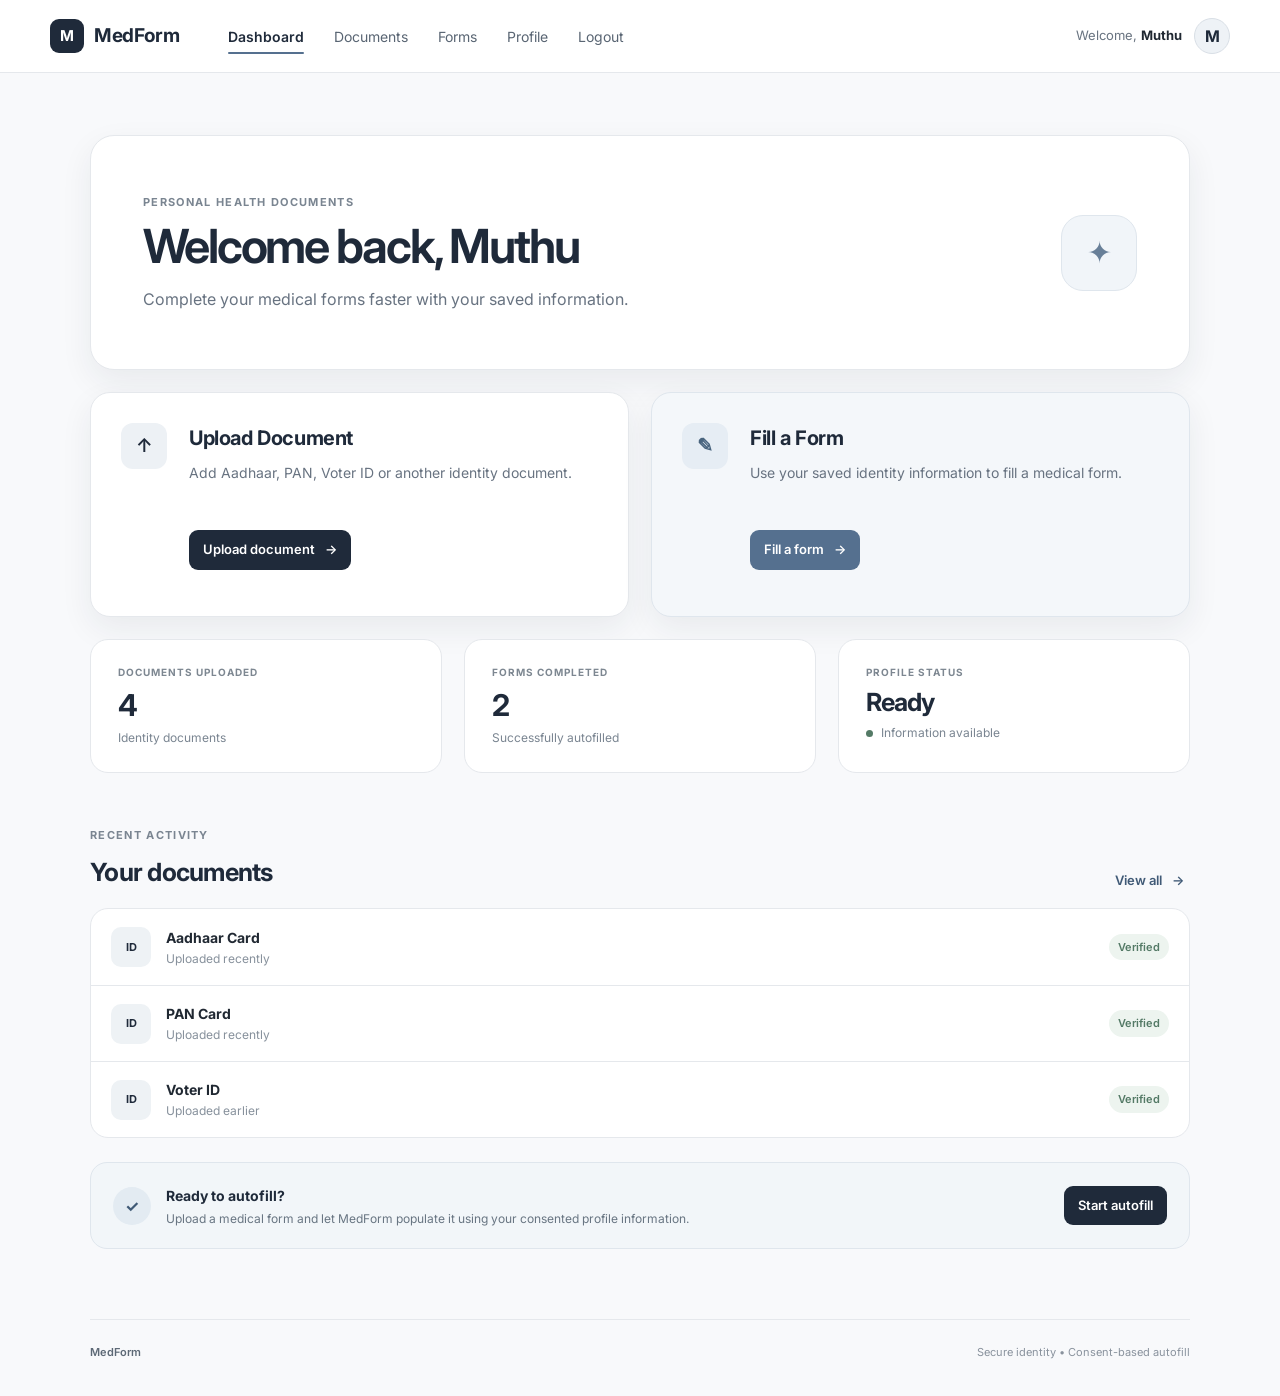
==== frontend/index.html @ 0b84f40a "Add Frontend" ====
<!DOCTYPE html>
<html lang="en">
<head>
  <meta charset="UTF-8">
  <meta name="viewport" content="width=device-width, initial-scale=1.0">
  <title>MedForm — Dashboard</title>
  <link rel="preconnect" href="https://fonts.googleapis.com">
  <link rel="preconnect" href="https://fonts.gstatic.com" crossorigin>
  <link href="https://fonts.googleapis.com/css2?family=Inter:wght@400;500;600;700&display=swap" rel="stylesheet">
  <link rel="stylesheet" href="style.css">
</head>
<body>
  <header class="topbar">
    <div class="topbar-inner">
      <a class="brand" href="#" aria-label="MedForm home">
        <span class="brand-mark">M</span>
        <span>MedForm</span>
      </a>

      <nav class="nav" aria-label="Main navigation">
        <a class="nav-link active" href="#dashboard">Dashboard</a>
        <a class="nav-link" href="#documents">Documents</a>
        <a class="nav-link" href="#forms">Forms</a>
        <a class="nav-link" href="#profile">Profile</a>
        <button class="nav-link logout" id="logoutBtn" type="button">Logout</button>
      </nav>

      <div class="user-area">
        <span class="welcome">Welcome, <strong>Muthu</strong></span>
        <button class="avatar" type="button" aria-label="Open profile">M</button>
      </div>
    </div>
  </header>

  <main id="dashboard" class="page">
    <section class="hero">
      <div>
        <p class="eyebrow">PERSONAL HEALTH DOCUMENTS</p>
        <h1>Welcome back, Muthu</h1>
        <p class="hero-text">Complete your medical forms faster with your saved information.</p>
      </div>
      <div class="hero-badge" aria-hidden="true">
        <span>✦</span>
      </div>
    </section>

    <section class="quick-actions" aria-label="Quick actions">
      <article class="action-card">
        <div class="action-icon upload-icon">↑</div>
        <div class="action-content">
          <h2>Upload Document</h2>
          <p>Add Aadhaar, PAN, Voter ID or another identity document.</p>
          <button class="action-button" type="button" data-action="upload">Upload document <span>→</span></button>
        </div>
      </article>

      <article class="action-card primary-card">
        <div class="action-icon form-icon">✎</div>
        <div class="action-content">
          <h2>Fill a Form</h2>
          <p>Use your saved identity information to fill a medical form.</p>
          <button class="action-button primary-button" type="button" data-action="fill">Fill a form <span>→</span></button>
        </div>
      </article>
    </section>

    <section class="stats" aria-label="Dashboard statistics">
      <div class="stat-card">
        <span class="stat-label">DOCUMENTS UPLOADED</span>
        <strong class="stat-value">4</strong>
        <span class="stat-note">Identity documents</span>
      </div>
      <div class="stat-card">
        <span class="stat-label">FORMS COMPLETED</span>
        <strong class="stat-value">2</strong>
        <span class="stat-note">Successfully autofilled</span>
      </div>
      <div class="stat-card">
        <span class="stat-label">PROFILE STATUS</span>
        <strong class="stat-value status">Ready</strong>
        <span class="stat-note"><span class="status-dot"></span> Information available</span>
      </div>
    </section>

    <section id="documents" class="recent-section">
      <div class="section-heading">
        <div>
          <p class="eyebrow">RECENT ACTIVITY</p>
          <h2>Your documents</h2>
        </div>
        <button class="text-button" type="button" data-action="documents">View all <span>→</span></button>
      </div>

      <div class="document-list">
        <article class="document-row">
          <div class="doc-icon">ID</div>
          <div class="doc-info">
            <strong>Aadhaar Card</strong>
            <span>Uploaded recently</span>
          </div>
          <span class="verified">Verified</span>
        </article>

        <article class="document-row">
          <div class="doc-icon">ID</div>
          <div class="doc-info">
            <strong>PAN Card</strong>
            <span>Uploaded recently</span>
          </div>
          <span class="verified">Verified</span>
        </article>

        <article class="document-row">
          <div class="doc-icon">ID</div>
          <div class="doc-info">
            <strong>Voter ID</strong>
            <span>Uploaded earlier</span>
          </div>
          <span class="verified">Verified</span>
        </article>
      </div>
    </section>

    <section id="forms" class="info-banner">
      <div class="banner-icon">✓</div>
      <div>
        <strong>Ready to autofill?</strong>
        <p>Upload a medical form and let MedForm populate it using your consented profile information.</p>
      </div>
      <button class="banner-button" type="button" data-action="fill">Start autofill</button>
    </section>
  </main>

  <footer>
    <span>MedForm</span>
    <span>Secure identity • Consent-based autofill</span>
  </footer>

  <div class="toast" id="toast" role="status" aria-live="polite"></div>

  <script src="script.js"></script>
</body>
</html>
---- frontend/style.css ----
:root {
  --navy: #1f2a3a;
  --navy-soft: #2b3748;
  --ink: #202832;
  --muted: #687381;
  --line: #e5e8ec;
  --surface: #ffffff;
  --surface-soft: #f7f8fa;
  --surface-blue: #f1f5f9;
  --accent: #55708f;
  --accent-dark: #405a76;
  --success: #547a66;
  --shadow: 0 12px 32px rgba(31, 42, 58, 0.07);
}

* {
  box-sizing: border-box;
}

html {
  scroll-behavior: smooth;
}

body {
  margin: 0;
  font-family: "Inter", Arial, sans-serif;
  color: var(--ink);
  background: #f8f9fb;
  line-height: 1.5;
}

button,
a {
  font: inherit;
}

button {
  cursor: pointer;
}

.topbar {
  position: sticky;
  top: 0;
  z-index: 10;
  background: rgba(255, 255, 255, 0.96);
  border-bottom: 1px solid var(--line);
  backdrop-filter: blur(10px);
}

.topbar-inner {
  width: min(1180px, calc(100% - 40px));
  min-height: 72px;
  margin: auto;
  display: flex;
  align-items: center;
  gap: 36px;
}

.brand {
  display: inline-flex;
  align-items: center;
  gap: 10px;
  color: var(--navy);
  text-decoration: none;
  font-size: 19px;
  font-weight: 700;
  letter-spacing: -0.02em;
  white-space: nowrap;
}

.brand-mark {
  width: 34px;
  height: 34px;
  display: grid;
  place-items: center;
  border-radius: 9px;
  background: var(--navy);
  color: #fff;
  font-size: 15px;
}

.nav {
  display: flex;
  align-items: center;
  gap: 4px;
  flex: 1;
}

.nav-link {
  position: relative;
  border: 0;
  background: transparent;
  color: #596573;
  text-decoration: none;
  padding: 10px 13px;
  border-radius: 8px;
  font-size: 14px;
  transition: 0.2s ease;
}

.nav-link:hover {
  color: var(--navy);
  background: var(--surface-soft);
}

.nav-link.active {
  color: var(--navy);
  font-weight: 600;
}

.nav-link.active::after {
  content: "";
  position: absolute;
  left: 13px;
  right: 13px;
  bottom: 3px;
  height: 2px;
  border-radius: 2px;
  background: var(--accent);
}

.user-area {
  display: flex;
  align-items: center;
  gap: 12px;
}

.welcome {
  color: #697481;
  font-size: 13px;
}

.welcome strong {
  color: var(--ink);
}

.avatar {
  width: 36px;
  height: 36px;
  border: 1px solid #d8dee5;
  border-radius: 50%;
  background: #eef2f6;
  color: var(--navy);
  font-weight: 700;
}

.page {
  width: min(1100px, calc(100% - 40px));
  margin: 0 auto;
  padding: 62px 0 70px;
}

.hero {
  min-height: 235px;
  padding: 48px 52px;
  display: flex;
  align-items: center;
  justify-content: space-between;
  border: 1px solid var(--line);
  border-radius: 24px;
  background: var(--surface);
  box-shadow: var(--shadow);
}

.eyebrow {
  margin: 0 0 10px;
  color: #7a8591;
  font-size: 11px;
  font-weight: 700;
  letter-spacing: 0.12em;
}

.hero h1 {
  margin: 0;
  font-size: clamp(32px, 5vw, 47px);
  line-height: 1.08;
  letter-spacing: -0.045em;
  font-weight: 650;
  color: var(--navy);
}

.hero-text {
  max-width: 570px;
  margin: 15px 0 0;
  color: var(--muted);
  font-size: 16px;
}

.hero-badge {
  width: 76px;
  height: 76px;
  display: grid;
  place-items: center;
  border-radius: 22px;
  background: var(--surface-blue);
  border: 1px solid #dfe6ed;
  color: #687f98;
  font-size: 30px;
}

.quick-actions {
  margin-top: 22px;
  display: grid;
  grid-template-columns: repeat(2, 1fr);
  gap: 22px;
}

.action-card {
  min-height: 225px;
  padding: 30px;
  display: flex;
  gap: 22px;
  border: 1px solid var(--line);
  border-radius: 20px;
  background: var(--surface);
  box-shadow: var(--shadow);
  transition: transform 0.2s ease, box-shadow 0.2s ease;
}

.action-card:hover {
  transform: translateY(-3px);
  box-shadow: 0 16px 36px rgba(31, 42, 58, 0.1);
}

.primary-card {
  background: #f4f7fa;
  border-color: #dfe6ed;
}

.action-icon {
  flex: 0 0 46px;
  width: 46px;
  height: 46px;
  display: grid;
  place-items: center;
  border-radius: 12px;
  font-size: 19px;
  font-weight: 600;
}

.upload-icon {
  color: var(--navy);
  background: #edf1f5;
}

.form-icon {
  color: #49647e;
  background: #e6edf4;
}

.action-content {
  min-width: 0;
}

.action-card h2 {
  margin: 0;
  color: var(--navy);
  font-size: 20px;
  letter-spacing: -0.02em;
}

.action-card p {
  min-height: 49px;
  margin: 9px 0 19px;
  color: var(--muted);
  font-size: 14px;
}

.action-button,
.banner-button {
  border: 0;
  border-radius: 9px;
  padding: 10px 14px;
  background: var(--navy);
  color: #fff;
  font-size: 13px;
  font-weight: 600;
  transition: 0.2s ease;
}

.action-button:hover,
.banner-button:hover {
  background: var(--navy-soft);
  transform: translateY(-1px);
}

.action-button span,
.text-button span {
  margin-left: 7px;
}

.primary-button {
  background: var(--accent);
}

.primary-button:hover {
  background: var(--accent-dark);
}

.stats {
  margin-top: 22px;
  display: grid;
  grid-template-columns: repeat(3, 1fr);
  gap: 22px;
}

.stat-card {
  padding: 25px 27px;
  border: 1px solid var(--line);
  border-radius: 18px;
  background: var(--surface);
}

.stat-label {
  display: block;
  color: #7d8791;
  font-size: 10px;
  font-weight: 700;
  letter-spacing: 0.1em;
}

.stat-value {
  display: block;
  margin-top: 9px;
  color: var(--navy);
  font-size: 30px;
  line-height: 1.1;
  letter-spacing: -0.04em;
}

.stat-value.status {
  font-size: 25px;
}

.stat-note {
  display: block;
  margin-top: 7px;
  color: #7a8591;
  font-size: 12px;
}

.status-dot {
  display: inline-block;
  width: 7px;
  height: 7px;
  margin-right: 5px;
  border-radius: 50%;
  background: var(--success);
}

.recent-section {
  margin-top: 54px;
}

.section-heading {
  display: flex;
  align-items: end;
  justify-content: space-between;
  margin-bottom: 17px;
}

.section-heading h2 {
  margin: 0;
  color: var(--navy);
  font-size: 25px;
  letter-spacing: -0.03em;
}

.text-button {
  border: 0;
  background: transparent;
  color: var(--accent-dark);
  font-size: 13px;
  font-weight: 600;
}

.document-list {
  overflow: hidden;
  border: 1px solid var(--line);
  border-radius: 18px;
  background: var(--surface);
}

.document-row {
  min-height: 76px;
  padding: 14px 20px;
  display: flex;
  align-items: center;
  gap: 15px;
}

.document-row + .document-row {
  border-top: 1px solid var(--line);
}

.doc-icon {
  width: 40px;
  height: 40px;
  display: grid;
  place-items: center;
  border-radius: 10px;
  background: #eef2f5;
  color: var(--navy);
  font-size: 11px;
  font-weight: 700;
}

.doc-info {
  display: flex;
  flex-direction: column;
  flex: 1;
}

.doc-info strong {
  font-size: 14px;
  color: var(--ink);
}

.doc-info span {
  margin-top: 2px;
  color: #87919c;
  font-size: 12px;
}

.verified {
  padding: 5px 9px;
  border-radius: 20px;
  background: #edf4ef;
  color: var(--success);
  font-size: 11px;
  font-weight: 600;
}

.info-banner {
  margin-top: 24px;
  padding: 20px 22px;
  display: flex;
  align-items: center;
  gap: 15px;
  border: 1px solid #dfe6ed;
  border-radius: 17px;
  background: #f2f6f9;
}

.banner-icon {
  width: 38px;
  height: 38px;
  display: grid;
  place-items: center;
  border-radius: 50%;
  background: #e3ebf2;
  color: var(--accent-dark);
  font-weight: 700;
}

.info-banner > div:nth-child(2) {
  flex: 1;
}

.info-banner strong {
  color: var(--navy);
  font-size: 14px;
}

.info-banner p {
  margin: 3px 0 0;
  color: #687582;
  font-size: 12px;
}

.banner-button {
  white-space: nowrap;
}

footer {
  width: min(1100px, calc(100% - 40px));
  margin: 0 auto;
  padding: 24px 0 35px;
  display: flex;
  justify-content: space-between;
  border-top: 1px solid var(--line);
  color: #89929d;
  font-size: 11px;
}

footer span:first-child {
  color: #5d6976;
  font-weight: 600;
}

.toast {
  position: fixed;
  left: 50%;
  bottom: 25px;
  z-index: 20;
  padding: 11px 17px;
  border: 1px solid #d9e0e7;
  border-radius: 10px;
  background: #fff;
  color: var(--navy);
  box-shadow: 0 12px 30px rgba(31, 42, 58, 0.13);
  font-size: 13px;
  transform: translate(-50%, 80px);
  opacity: 0;
  transition: 0.25s ease;
}

.toast.show {
  transform: translate(-50%, 0);
  opacity: 1;
}

@media (max-width: 850px) {
  .topbar-inner {
    flex-wrap: wrap;
    gap: 10px;
    padding: 12px 0;
  }

  .nav {
    order: 3;
    width: 100%;
    overflow-x: auto;
  }

  .user-area {
    margin-left: auto;
  }

  .welcome {
    display: none;
  }

  .hero {
    padding: 38px;
  }

  .hero-badge {
    display: none;
  }
}

@media (max-width: 680px) {
  .page {
    padding-top: 30px;
  }

  .hero {
    padding: 30px 25px;
    border-radius: 18px;
  }

  .hero h1 {
    font-size: 32px;
  }

  .quick-actions,
  .stats {
    grid-template-columns: 1fr;
  }

  .action-card {
    min-height: auto;
    padding: 24px;
  }

  .action-card p {
    min-height: 0;
  }

  .info-banner {
    align-items: flex-start;
    flex-wrap: wrap;
  }

  .banner-button {
    margin-left: 53px;
  }

  footer {
    flex-direction: column;
    gap: 7px;
  }
}
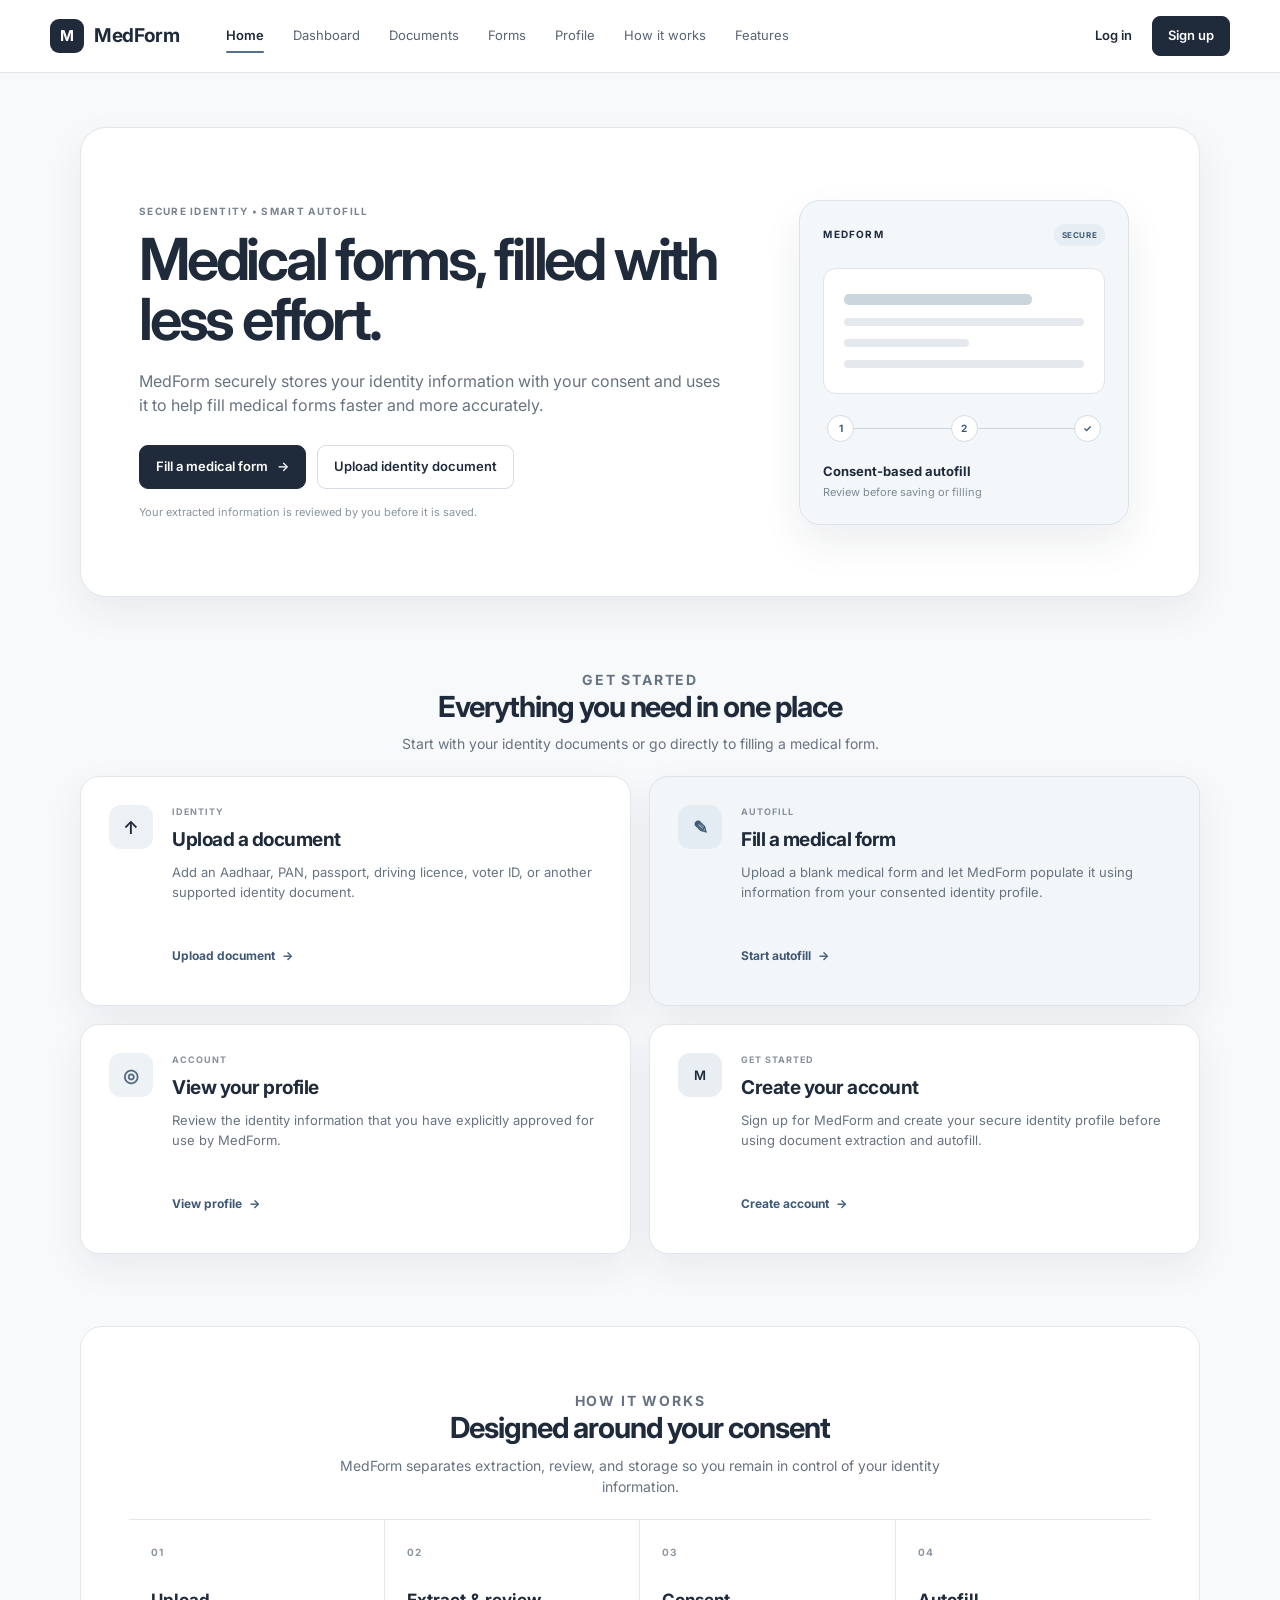
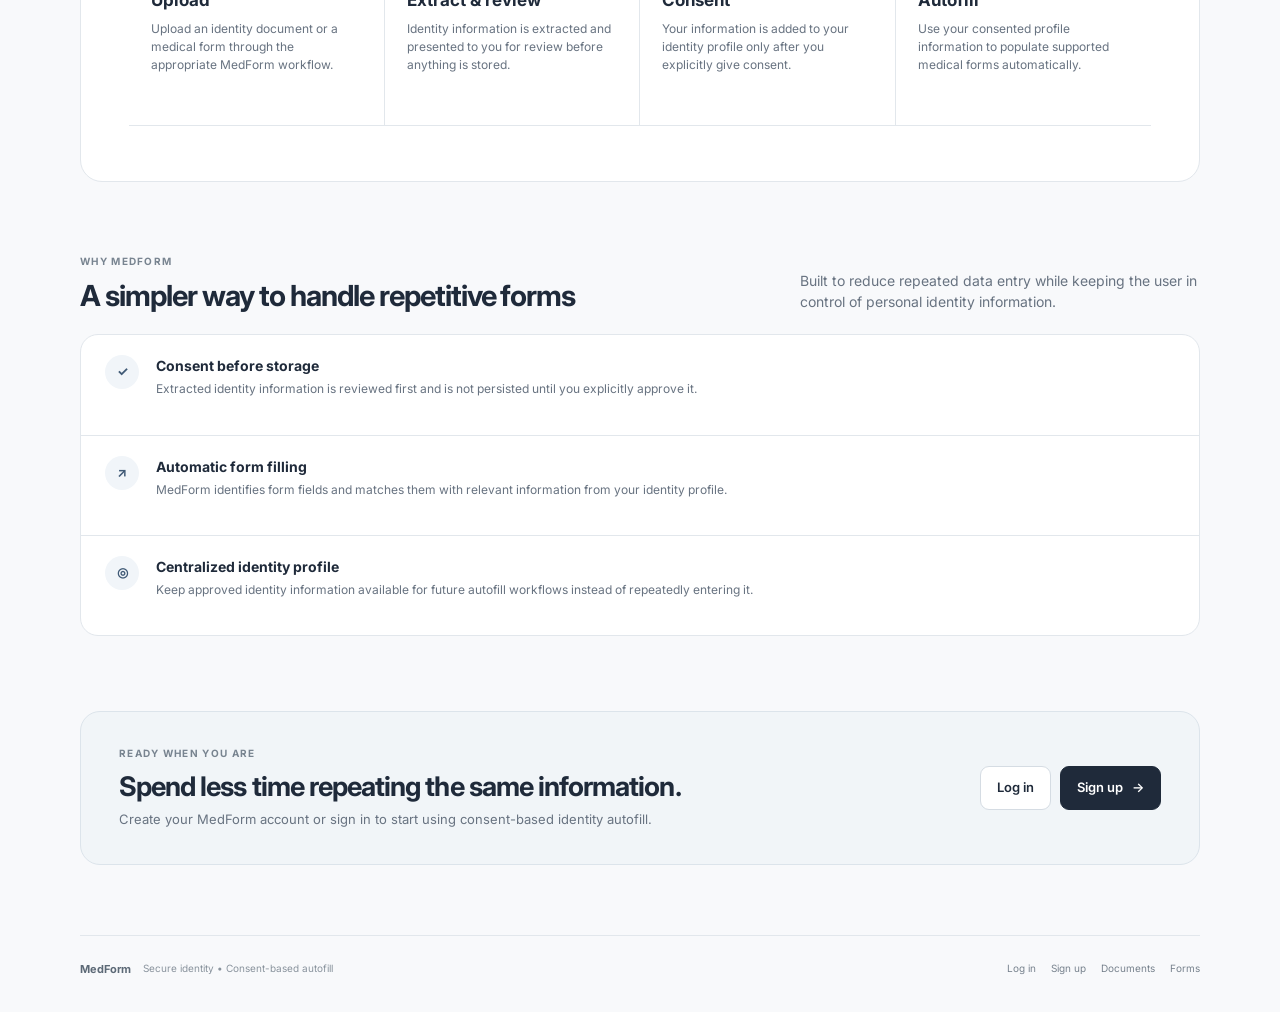
==== commit 057fab42: "Connect form filling frontend and fix profile issues" ====
--- a/frontend/index.html
+++ b/frontend/index.html
@@ -3,141 +3,346 @@
 <head>
   <meta charset="UTF-8">
   <meta name="viewport" content="width=device-width, initial-scale=1.0">
-  <title>MedForm — Dashboard</title>
+  <meta name="description" content="MedForm — secure, consent-based identity autofill for medical forms.">
+  <title>MedForm — Secure Medical Form Autofill</title>
+
   <link rel="preconnect" href="https://fonts.googleapis.com">
   <link rel="preconnect" href="https://fonts.gstatic.com" crossorigin>
   <link href="https://fonts.googleapis.com/css2?family=Inter:wght@400;500;600;700&display=swap" rel="stylesheet">
+
   <link rel="stylesheet" href="style.css">
 </head>
+
 <body>
   <header class="topbar">
     <div class="topbar-inner">
-      <a class="brand" href="#" aria-label="MedForm home">
+
+      <a class="brand" href="index.html" aria-label="MedForm home">
         <span class="brand-mark">M</span>
         <span>MedForm</span>
       </a>
 
       <nav class="nav" aria-label="Main navigation">
-        <a class="nav-link active" href="#dashboard">Dashboard</a>
-        <a class="nav-link" href="#documents">Documents</a>
-        <a class="nav-link" href="#forms">Forms</a>
-        <a class="nav-link" href="#profile">Profile</a>
-        <button class="nav-link logout" id="logoutBtn" type="button">Logout</button>
+        <a class="nav-link active" href="#home">Home</a>
+        <a class="nav-link protected-nav-link" href="#" data-action="dashboard">Dashboard</a>
+        <a class="nav-link protected-nav-link" href="#" data-action="upload">Documents</a>
+        <a class="nav-link protected-nav-link" href="#" data-action="fill">Forms</a>
+        <a class="nav-link protected-nav-link" href="#" data-action="profile">Profile</a>
+        <a class="nav-link" href="#how-it-works">How it works</a>
+        <a class="nav-link" href="#features">Features</a>
       </nav>
 
-      <div class="user-area">
-        <span class="welcome">Welcome, <strong>Muthu</strong></span>
-        <button class="avatar" type="button" aria-label="Open profile">M</button>
-      </div>
+      <div class="auth-actions">
+        <a class="login-link" href="pages/login/login.html">Log in</a>
+        <a class="signup-button" href="pages/register/register.html">Sign up</a>
+      </div>
+
     </div>
   </header>
 
-  <main id="dashboard" class="page">
+  <main id="home" class="page">
+
+    <!-- HERO -->
     <section class="hero">
-      <div>
-        <p class="eyebrow">PERSONAL HEALTH DOCUMENTS</p>
-        <h1>Welcome back, Muthu</h1>
-        <p class="hero-text">Complete your medical forms faster with your saved information.</p>
-      </div>
-      <div class="hero-badge" aria-hidden="true">
-        <span>✦</span>
-      </div>
-    </section>
-
-    <section class="quick-actions" aria-label="Quick actions">
-      <article class="action-card">
-        <div class="action-icon upload-icon">↑</div>
-        <div class="action-content">
-          <h2>Upload Document</h2>
-          <p>Add Aadhaar, PAN, Voter ID or another identity document.</p>
-          <button class="action-button" type="button" data-action="upload">Upload document <span>→</span></button>
-        </div>
-      </article>
-
-      <article class="action-card primary-card">
-        <div class="action-icon form-icon">✎</div>
-        <div class="action-content">
-          <h2>Fill a Form</h2>
-          <p>Use your saved identity information to fill a medical form.</p>
-          <button class="action-button primary-button" type="button" data-action="fill">Fill a form <span>→</span></button>
-        </div>
-      </article>
-    </section>
-
-    <section class="stats" aria-label="Dashboard statistics">
-      <div class="stat-card">
-        <span class="stat-label">DOCUMENTS UPLOADED</span>
-        <strong class="stat-value">4</strong>
-        <span class="stat-note">Identity documents</span>
-      </div>
-      <div class="stat-card">
-        <span class="stat-label">FORMS COMPLETED</span>
-        <strong class="stat-value">2</strong>
-        <span class="stat-note">Successfully autofilled</span>
-      </div>
-      <div class="stat-card">
-        <span class="stat-label">PROFILE STATUS</span>
-        <strong class="stat-value status">Ready</strong>
-        <span class="stat-note"><span class="status-dot"></span> Information available</span>
-      </div>
-    </section>
-
-    <section id="documents" class="recent-section">
+      <div class="hero-copy">
+        <p class="eyebrow">SECURE IDENTITY • SMART AUTOFILL</p>
+
+        <h1>Medical forms, filled with less effort.</h1>
+
+        <p class="hero-text">
+          MedForm securely stores your identity information with your consent
+          and uses it to help fill medical forms faster and more accurately.
+        </p>
+
+        <div class="hero-actions">
+          <button
+            class="primary-cta protected-action"
+            type="button"
+            data-action="fill"
+          >
+            Fill a medical form
+            <span>→</span>
+          </button>
+
+          <button
+            class="secondary-cta protected-action"
+            type="button"
+            data-action="upload"
+          >
+            Upload identity document
+          </button>
+        </div>
+
+        <p class="hero-note">
+          Your extracted information is reviewed by you before it is saved.
+        </p>
+      </div>
+
+      <div class="hero-visual" aria-hidden="true">
+        <div class="visual-card">
+          <div class="visual-card-top">
+            <span class="visual-label">MEDFORM</span>
+            <span class="secure-badge">SECURE</span>
+          </div>
+
+          <div class="visual-document">
+            <div class="document-line large"></div>
+            <div class="document-line"></div>
+            <div class="document-line short"></div>
+            <div class="document-line"></div>
+          </div>
+
+          <div class="visual-flow">
+            <span class="flow-dot">1</span>
+            <span class="flow-line"></span>
+            <span class="flow-dot">2</span>
+            <span class="flow-line"></span>
+            <span class="flow-dot">✓</span>
+          </div>
+
+          <div class="visual-caption">
+            <strong>Consent-based autofill</strong>
+            <span>Review before saving or filling</span>
+          </div>
+        </div>
+      </div>
+    </section>
+
+    <!-- QUICK ACTIONS -->
+    <section class="section" aria-labelledby="get-started-title">
+      <div class="section-heading centered">
+        <p class="eyebrow">GET STARTED</p>
+        <h2 id="get-started-title">Everything you need in one place</h2>
+        <p>
+          Start with your identity documents or go directly to filling a
+          medical form.
+        </p>
+      </div>
+
+      <div class="action-grid">
+
+        <article class="action-card">
+          <div class="action-icon">↑</div>
+          <div>
+            <span class="card-kicker">IDENTITY</span>
+            <h3>Upload a document</h3>
+            <p>
+              Add an Aadhaar, PAN, passport, driving licence, voter ID,
+              or another supported identity document.
+            </p>
+
+            <button
+              class="text-action protected-action"
+              type="button"
+              data-action="upload"
+            >
+              Upload document <span>→</span>
+            </button>
+          </div>
+        </article>
+
+        <article class="action-card featured-card">
+          <div class="action-icon form-icon">✎</div>
+          <div>
+            <span class="card-kicker">AUTOFILL</span>
+            <h3>Fill a medical form</h3>
+            <p>
+              Upload a blank medical form and let MedForm populate it using
+              information from your consented identity profile.
+            </p>
+
+            <button
+              class="text-action featured-action protected-action"
+              type="button"
+              data-action="fill"
+            >
+              Start autofill <span>→</span>
+            </button>
+          </div>
+        </article>
+
+        <article class="action-card">
+          <div class="action-icon profile-icon">◎</div>
+          <div>
+            <span class="card-kicker">ACCOUNT</span>
+            <h3>View your profile</h3>
+            <p>
+              Review the identity information that you have explicitly
+              approved for use by MedForm.
+            </p>
+
+            <button
+              class="text-action protected-action"
+              type="button"
+              data-action="profile"
+            >
+              View profile <span>→</span>
+            </button>
+          </div>
+        </article>
+
+        <article class="action-card">
+          <div class="action-icon account-icon">M</div>
+          <div>
+            <span class="card-kicker">GET STARTED</span>
+            <h3>Create your account</h3>
+            <p>
+              Sign up for MedForm and create your secure identity profile
+              before using document extraction and autofill.
+            </p>
+
+            <a class="text-action" href="pages/register/register.html">
+              Create account <span>→</span>
+            </a>
+          </div>
+        </article>
+
+      </div>
+    </section>
+
+    <!-- HOW IT WORKS -->
+    <section id="how-it-works" class="section process-section">
+      <div class="section-heading centered">
+        <p class="eyebrow">HOW IT WORKS</p>
+        <h2>Designed around your consent</h2>
+        <p>
+          MedForm separates extraction, review, and storage so you remain
+          in control of your identity information.
+        </p>
+      </div>
+
+      <div class="process-grid">
+        <article class="process-card">
+          <span class="process-number">01</span>
+          <h3>Upload</h3>
+          <p>
+            Upload an identity document or a medical form through the
+            appropriate MedForm workflow.
+          </p>
+        </article>
+
+        <article class="process-card">
+          <span class="process-number">02</span>
+          <h3>Extract & review</h3>
+          <p>
+            Identity information is extracted and presented to you for
+            review before anything is stored.
+          </p>
+        </article>
+
+        <article class="process-card">
+          <span class="process-number">03</span>
+          <h3>Consent</h3>
+          <p>
+            Your information is added to your identity profile only after
+            you explicitly give consent.
+          </p>
+        </article>
+
+        <article class="process-card">
+          <span class="process-number">04</span>
+          <h3>Autofill</h3>
+          <p>
+            Use your consented profile information to populate supported
+            medical forms automatically.
+          </p>
+        </article>
+      </div>
+    </section>
+
+    <!-- FEATURES -->
+    <section id="features" class="section features-section">
       <div class="section-heading">
         <div>
-          <p class="eyebrow">RECENT ACTIVITY</p>
-          <h2>Your documents</h2>
-        </div>
-        <button class="text-button" type="button" data-action="documents">View all <span>→</span></button>
-      </div>
-
-      <div class="document-list">
-        <article class="document-row">
-          <div class="doc-icon">ID</div>
-          <div class="doc-info">
-            <strong>Aadhaar Card</strong>
-            <span>Uploaded recently</span>
-          </div>
-          <span class="verified">Verified</span>
-        </article>
-
-        <article class="document-row">
-          <div class="doc-icon">ID</div>
-          <div class="doc-info">
-            <strong>PAN Card</strong>
-            <span>Uploaded recently</span>
-          </div>
-          <span class="verified">Verified</span>
-        </article>
-
-        <article class="document-row">
-          <div class="doc-icon">ID</div>
-          <div class="doc-info">
-            <strong>Voter ID</strong>
-            <span>Uploaded earlier</span>
-          </div>
-          <span class="verified">Verified</span>
-        </article>
-      </div>
-    </section>
-
-    <section id="forms" class="info-banner">
-      <div class="banner-icon">✓</div>
+          <p class="eyebrow">WHY MEDFORM</p>
+          <h2>A simpler way to handle repetitive forms</h2>
+        </div>
+
+        <p class="section-side-text">
+          Built to reduce repeated data entry while keeping the user in
+          control of personal identity information.
+        </p>
+      </div>
+
+      <div class="feature-list">
+        <div class="feature-row">
+          <span class="feature-icon">✓</span>
+          <div>
+            <strong>Consent before storage</strong>
+            <p>
+              Extracted identity information is reviewed first and is not
+              persisted until you explicitly approve it.
+            </p>
+          </div>
+        </div>
+
+        <div class="feature-row">
+          <span class="feature-icon">↗</span>
+          <div>
+            <strong>Automatic form filling</strong>
+            <p>
+              MedForm identifies form fields and matches them with relevant
+              information from your identity profile.
+            </p>
+          </div>
+        </div>
+
+        <div class="feature-row">
+          <span class="feature-icon">◎</span>
+          <div>
+            <strong>Centralized identity profile</strong>
+            <p>
+              Keep approved identity information available for future
+              autofill workflows instead of repeatedly entering it.
+            </p>
+          </div>
+        </div>
+      </div>
+    </section>
+
+    <!-- FINAL CTA -->
+    <section class="final-cta">
       <div>
-        <strong>Ready to autofill?</strong>
-        <p>Upload a medical form and let MedForm populate it using your consented profile information.</p>
-      </div>
-      <button class="banner-button" type="button" data-action="fill">Start autofill</button>
-    </section>
+        <p class="eyebrow">READY WHEN YOU ARE</p>
+        <h2>Spend less time repeating the same information.</h2>
+        <p>
+          Create your MedForm account or sign in to start using
+          consent-based identity autofill.
+        </p>
+      </div>
+
+      <div class="final-actions">
+        <a class="secondary-cta" href="pages/login/login.html">Log in</a>
+        <a class="primary-cta link-button" href="pages/register/register.html">
+          Sign up
+          <span>→</span>
+        </a>
+      </div>
+    </section>
+
   </main>
 
   <footer>
-    <span>MedForm</span>
-    <span>Secure identity • Consent-based autofill</span>
+    <div>
+      <strong>MedForm</strong>
+      <span>Secure identity • Consent-based autofill</span>
+    </div>
+
+    <div class="footer-links">
+      <a href="pages/login/login.html">Log in</a>
+      <a href="pages/register/register.html">Sign up</a>
+      <button class="footer-protected" type="button" data-action="upload">
+        Documents
+      </button>
+      <button class="footer-protected" type="button" data-action="fill">
+        Forms
+      </button>
+    </div>
   </footer>
 
   <div class="toast" id="toast" role="status" aria-live="polite"></div>
 
+  <script src="js/auth.js"></script>
   <script src="script.js"></script>
 </body>
 </html>
--- a/frontend/style.css
+++ b/frontend/style.css
@@ -1,16 +1,19 @@
+/* frontend/style.css */
+
 :root {
   --navy: #1f2a3a;
   --navy-soft: #2b3748;
   --ink: #202832;
   --muted: #687381;
-  --line: #e5e8ec;
+  --light-muted: #89929d;
+  --line: #e2e7ec;
   --surface: #ffffff;
   --surface-soft: #f7f8fa;
   --surface-blue: #f1f5f9;
   --accent: #55708f;
   --accent-dark: #405a76;
   --success: #547a66;
-  --shadow: 0 12px 32px rgba(31, 42, 58, 0.07);
+  --shadow: 0 14px 36px rgba(31, 42, 58, 0.07);
 }
 
 * {
@@ -23,9 +26,9 @@
 
 body {
   margin: 0;
-  font-family: "Inter", Arial, sans-serif;
   color: var(--ink);
   background: #f8f9fb;
+  font-family: "Inter", Arial, sans-serif;
   line-height: 1.5;
 }
 
@@ -38,10 +41,14 @@
   cursor: pointer;
 }
 
+a {
+  text-decoration: none;
+}
+
 .topbar {
   position: sticky;
   top: 0;
-  z-index: 10;
+  z-index: 20;
   background: rgba(255, 255, 255, 0.96);
   border-bottom: 1px solid var(--line);
   backdrop-filter: blur(10px);
@@ -50,10 +57,10 @@
 .topbar-inner {
   width: min(1180px, calc(100% - 40px));
   min-height: 72px;
-  margin: auto;
-  display: flex;
-  align-items: center;
-  gap: 36px;
+  margin: 0 auto;
+  display: flex;
+  align-items: center;
+  gap: 34px;
 }
 
 .brand {
@@ -61,7 +68,6 @@
   align-items: center;
   gap: 10px;
   color: var(--navy);
-  text-decoration: none;
   font-size: 19px;
   font-weight: 700;
   letter-spacing: -0.02em;
@@ -82,19 +88,16 @@
 .nav {
   display: flex;
   align-items: center;
-  gap: 4px;
+  gap: 3px;
   flex: 1;
 }
 
 .nav-link {
   position: relative;
-  border: 0;
-  background: transparent;
-  color: #596573;
-  text-decoration: none;
   padding: 10px 13px;
   border-radius: 8px;
-  font-size: 14px;
+  color: #596573;
+  font-size: 13px;
   transition: 0.2s ease;
 }
 
@@ -119,158 +122,23 @@
   background: var(--accent);
 }
 
-.user-area {
-  display: flex;
-  align-items: center;
-  gap: 12px;
-}
-
-.welcome {
-  color: #697481;
+.auth-actions {
+  display: flex;
+  align-items: center;
+  gap: 8px;
+}
+
+.login-link {
+  padding: 9px 12px;
+  color: var(--navy);
   font-size: 13px;
-}
-
-.welcome strong {
-  color: var(--ink);
-}
-
-.avatar {
-  width: 36px;
-  height: 36px;
-  border: 1px solid #d8dee5;
-  border-radius: 50%;
-  background: #eef2f6;
-  color: var(--navy);
-  font-weight: 700;
-}
-
-.page {
-  width: min(1100px, calc(100% - 40px));
-  margin: 0 auto;
-  padding: 62px 0 70px;
-}
-
-.hero {
-  min-height: 235px;
-  padding: 48px 52px;
-  display: flex;
-  align-items: center;
-  justify-content: space-between;
-  border: 1px solid var(--line);
-  border-radius: 24px;
-  background: var(--surface);
-  box-shadow: var(--shadow);
-}
-
-.eyebrow {
-  margin: 0 0 10px;
-  color: #7a8591;
-  font-size: 11px;
-  font-weight: 700;
-  letter-spacing: 0.12em;
-}
-
-.hero h1 {
-  margin: 0;
-  font-size: clamp(32px, 5vw, 47px);
-  line-height: 1.08;
-  letter-spacing: -0.045em;
-  font-weight: 650;
-  color: var(--navy);
-}
-
-.hero-text {
-  max-width: 570px;
-  margin: 15px 0 0;
-  color: var(--muted);
-  font-size: 16px;
-}
-
-.hero-badge {
-  width: 76px;
-  height: 76px;
-  display: grid;
-  place-items: center;
-  border-radius: 22px;
-  background: var(--surface-blue);
-  border: 1px solid #dfe6ed;
-  color: #687f98;
-  font-size: 30px;
-}
-
-.quick-actions {
-  margin-top: 22px;
-  display: grid;
-  grid-template-columns: repeat(2, 1fr);
-  gap: 22px;
-}
-
-.action-card {
-  min-height: 225px;
-  padding: 30px;
-  display: flex;
-  gap: 22px;
-  border: 1px solid var(--line);
-  border-radius: 20px;
-  background: var(--surface);
-  box-shadow: var(--shadow);
-  transition: transform 0.2s ease, box-shadow 0.2s ease;
-}
-
-.action-card:hover {
-  transform: translateY(-3px);
-  box-shadow: 0 16px 36px rgba(31, 42, 58, 0.1);
-}
-
-.primary-card {
-  background: #f4f7fa;
-  border-color: #dfe6ed;
-}
-
-.action-icon {
-  flex: 0 0 46px;
-  width: 46px;
-  height: 46px;
-  display: grid;
-  place-items: center;
-  border-radius: 12px;
-  font-size: 19px;
   font-weight: 600;
 }
 
-.upload-icon {
-  color: var(--navy);
-  background: #edf1f5;
-}
-
-.form-icon {
-  color: #49647e;
-  background: #e6edf4;
-}
-
-.action-content {
-  min-width: 0;
-}
-
-.action-card h2 {
-  margin: 0;
-  color: var(--navy);
-  font-size: 20px;
-  letter-spacing: -0.02em;
-}
-
-.action-card p {
-  min-height: 49px;
-  margin: 9px 0 19px;
-  color: var(--muted);
-  font-size: 14px;
-}
-
-.action-button,
-.banner-button {
-  border: 0;
-  border-radius: 9px;
-  padding: 10px 14px;
+.signup-button {
+  padding: 9px 15px;
+  border: 1px solid var(--navy);
+  border-radius: 8px;
   background: var(--navy);
   color: #fff;
   font-size: 13px;
@@ -278,230 +146,553 @@
   transition: 0.2s ease;
 }
 
-.action-button:hover,
-.banner-button:hover {
+.signup-button:hover {
   background: var(--navy-soft);
   transform: translateY(-1px);
 }
 
-.action-button span,
-.text-button span {
-  margin-left: 7px;
-}
-
-.primary-button {
-  background: var(--accent);
-}
-
-.primary-button:hover {
-  background: var(--accent-dark);
-}
-
-.stats {
+.page {
+  width: min(1120px, calc(100% - 40px));
+  margin: 0 auto;
+  padding: 54px 0 70px;
+}
+
+.hero {
+  min-height: 470px;
+  padding: 58px;
+  display: grid;
+  grid-template-columns: minmax(0, 1.25fr) minmax(320px, 0.75fr);
+  align-items: center;
+  gap: 60px;
+  border: 1px solid var(--line);
+  border-radius: 26px;
+  background: var(--surface);
+  box-shadow: var(--shadow);
+}
+
+.eyebrow {
+  margin: 0 0 10px;
+  color: #788490;
+  font-size: 10px;
+  font-weight: 700;
+  letter-spacing: 0.13em;
+}
+
+.hero h1 {
+  max-width: 700px;
+  margin: 0;
+  color: var(--navy);
+  font-size: clamp(38px, 5vw, 58px);
+  line-height: 1.04;
+  letter-spacing: -0.055em;
+  font-weight: 650;
+}
+
+.hero-text {
+  max-width: 650px;
+  margin: 20px 0 0;
+  color: var(--muted);
+  font-size: 16px;
+}
+
+.hero-actions {
+  margin-top: 28px;
+  display: flex;
+  align-items: center;
+  gap: 11px;
+  flex-wrap: wrap;
+}
+
+.primary-cta,
+.secondary-cta {
+  display: inline-flex;
+  align-items: center;
+  justify-content: center;
+  gap: 9px;
+  min-height: 43px;
+  padding: 11px 16px;
+  border-radius: 9px;
+  font-size: 13px;
+  font-weight: 600;
+  transition: 0.2s ease;
+}
+
+.primary-cta {
+  border: 1px solid var(--navy);
+  background: var(--navy);
+  color: #fff;
+}
+
+.primary-cta:hover {
+  background: var(--navy-soft);
+  transform: translateY(-1px);
+}
+
+.secondary-cta {
+  border: 1px solid #d5dce3;
+  background: #fff;
+  color: var(--navy);
+}
+
+.secondary-cta:hover {
+  border-color: #bfc9d3;
+  background: var(--surface-soft);
+}
+
+.hero-note {
+  margin: 15px 0 0;
+  color: #8a949e;
+  font-size: 11px;
+}
+
+.hero-visual {
+  display: flex;
+  justify-content: center;
+}
+
+.visual-card {
+  width: min(100%, 330px);
+  padding: 23px;
+  border: 1px solid #dce3e9;
+  border-radius: 21px;
+  background: #f4f7fa;
+  box-shadow: 0 18px 42px rgba(31, 42, 58, 0.08);
+}
+
+.visual-card-top {
+  display: flex;
+  align-items: center;
+  justify-content: space-between;
+}
+
+.visual-label {
+  color: var(--navy);
+  font-size: 10px;
+  font-weight: 700;
+  letter-spacing: 0.12em;
+}
+
+.secure-badge {
+  padding: 5px 8px;
+  border-radius: 20px;
+  background: #e6edf3;
+  color: var(--accent-dark);
+  font-size: 8px;
+  font-weight: 700;
+  letter-spacing: 0.08em;
+}
+
+.visual-document {
   margin-top: 22px;
+  padding: 25px 20px;
+  border: 1px solid #dfe5ea;
+  border-radius: 13px;
+  background: #fff;
+}
+
+.document-line {
+  height: 8px;
+  margin-top: 13px;
+  border-radius: 5px;
+  background: #e5e9ed;
+}
+
+.document-line:first-child {
+  margin-top: 0;
+}
+
+.document-line.large {
+  width: 78%;
+  height: 11px;
+  background: #cbd5de;
+}
+
+.document-line.short {
+  width: 52%;
+}
+
+.visual-flow {
+  margin: 21px 4px 0;
+  display: flex;
+  align-items: center;
+}
+
+.flow-dot {
+  width: 27px;
+  height: 27px;
   display: grid;
-  grid-template-columns: repeat(3, 1fr);
-  gap: 22px;
-}
-
-.stat-card {
-  padding: 25px 27px;
+  place-items: center;
+  border: 1px solid #d2dbe3;
+  border-radius: 50%;
+  background: #fff;
+  color: var(--accent-dark);
+  font-size: 10px;
+  font-weight: 700;
+}
+
+.flow-line {
+  height: 1px;
+  flex: 1;
+  background: #ccd5dd;
+}
+
+.visual-caption {
+  margin-top: 20px;
+  display: flex;
+  flex-direction: column;
+  gap: 3px;
+}
+
+.visual-caption strong {
+  color: var(--navy);
+  font-size: 13px;
+}
+
+.visual-caption span {
+  color: #7d8994;
+  font-size: 11px;
+}
+
+.section {
+  margin-top: 72px;
+}
+
+.section-heading {
+  display: flex;
+  align-items: end;
+  justify-content: space-between;
+  gap: 30px;
+  margin-bottom: 22px;
+}
+
+.section-heading.centered {
+  display: block;
+  max-width: 680px;
+  margin-right: auto;
+  margin-left: auto;
+  text-align: center;
+}
+
+.section-heading h2 {
+  margin: 0;
+  color: var(--navy);
+  font-size: 29px;
+  line-height: 1.15;
+  letter-spacing: -0.035em;
+}
+
+.section-heading.centered h2 {
+  margin-bottom: 10px;
+}
+
+.section-heading > p,
+.section-heading.centered > p:last-child {
+  margin: 8px 0 0;
+  color: var(--muted);
+  font-size: 14px;
+}
+
+.section-side-text {
+  max-width: 400px;
+}
+
+.action-grid {
+  display: grid;
+  grid-template-columns: repeat(2, 1fr);
+  gap: 18px;
+}
+
+.action-card {
+  min-height: 230px;
+  padding: 28px;
+  display: flex;
+  gap: 19px;
   border: 1px solid var(--line);
-  border-radius: 18px;
+  border-radius: 19px;
   background: var(--surface);
-}
-
-.stat-label {
+  box-shadow: var(--shadow);
+  transition: 0.2s ease;
+}
+
+.action-card:hover {
+  transform: translateY(-2px);
+  box-shadow: 0 18px 38px rgba(31, 42, 58, 0.09);
+}
+
+.featured-card {
+  background: #f2f6f9;
+  border-color: #dce5ec;
+}
+
+.action-icon {
+  width: 44px;
+  height: 44px;
+  flex: 0 0 44px;
+  display: grid;
+  place-items: center;
+  border-radius: 12px;
+  background: #edf1f5;
+  color: var(--navy);
+  font-size: 18px;
+  font-weight: 600;
+}
+
+.form-icon {
+  background: #e4ecf3;
+  color: var(--accent-dark);
+}
+
+.profile-icon {
+  background: #edf2f5;
+  color: #526b82;
+}
+
+.account-icon {
+  background: #e9eef2;
+  color: var(--navy);
+  font-size: 13px;
+}
+
+.card-kicker {
   display: block;
-  color: #7d8791;
+  margin-bottom: 7px;
+  color: #87919c;
+  font-size: 9px;
+  font-weight: 700;
+  letter-spacing: 0.11em;
+}
+
+.action-card h3 {
+  margin: 0;
+  color: var(--navy);
+  font-size: 19px;
+  letter-spacing: -0.025em;
+}
+
+.action-card p {
+  min-height: 61px;
+  margin: 9px 0 18px;
+  color: var(--muted);
+  font-size: 13px;
+}
+
+.text-action {
+  display: inline-flex;
+  align-items: center;
+  gap: 7px;
+  padding: 0;
+  border: 0;
+  background: transparent;
+  color: var(--accent-dark);
+  font-size: 12px;
+  font-weight: 700;
+}
+
+.text-action:hover {
+  color: var(--navy);
+}
+
+.text-action span {
+  transition: transform 0.2s ease;
+}
+
+.text-action:hover span {
+  transform: translateX(2px);
+}
+
+.process-section {
+  padding: 55px 48px;
+  border: 1px solid var(--line);
+  border-radius: 22px;
+  background: #fff;
+}
+
+.process-grid {
+  display: grid;
+  grid-template-columns: repeat(4, 1fr);
+  gap: 0;
+  border-top: 1px solid var(--line);
+  border-bottom: 1px solid var(--line);
+}
+
+.process-card {
+  min-height: 205px;
+  padding: 25px 22px;
+  border-right: 1px solid var(--line);
+}
+
+.process-card:last-child {
+  border-right: 0;
+}
+
+.process-number {
+  display: block;
+  color: #8b96a0;
   font-size: 10px;
   font-weight: 700;
   letter-spacing: 0.1em;
 }
 
-.stat-value {
-  display: block;
-  margin-top: 9px;
-  color: var(--navy);
-  font-size: 30px;
-  line-height: 1.1;
-  letter-spacing: -0.04em;
-}
-
-.stat-value.status {
-  font-size: 25px;
-}
-
-.stat-note {
-  display: block;
-  margin-top: 7px;
-  color: #7a8591;
+.process-card h3 {
+  margin: 28px 0 7px;
+  color: var(--navy);
+  font-size: 17px;
+}
+
+.process-card p {
+  margin: 0;
+  color: var(--muted);
   font-size: 12px;
 }
 
-.status-dot {
-  display: inline-block;
-  width: 7px;
-  height: 7px;
-  margin-right: 5px;
-  border-radius: 50%;
-  background: var(--success);
-}
-
-.recent-section {
-  margin-top: 54px;
-}
-
-.section-heading {
-  display: flex;
-  align-items: end;
-  justify-content: space-between;
-  margin-bottom: 17px;
-}
-
-.section-heading h2 {
-  margin: 0;
-  color: var(--navy);
-  font-size: 25px;
-  letter-spacing: -0.03em;
-}
-
-.text-button {
-  border: 0;
-  background: transparent;
-  color: var(--accent-dark);
-  font-size: 13px;
-  font-weight: 600;
-}
-
-.document-list {
+.features-section {
+  padding-bottom: 5px;
+}
+
+.feature-list {
   overflow: hidden;
   border: 1px solid var(--line);
   border-radius: 18px;
-  background: var(--surface);
-}
-
-.document-row {
-  min-height: 76px;
-  padding: 14px 20px;
-  display: flex;
-  align-items: center;
-  gap: 15px;
-}
-
-.document-row + .document-row {
+  background: #fff;
+}
+
+.feature-row {
+  min-height: 100px;
+  padding: 20px 24px;
+  display: flex;
+  align-items: flex-start;
+  gap: 17px;
+}
+
+.feature-row + .feature-row {
   border-top: 1px solid var(--line);
 }
 
-.doc-icon {
-  width: 40px;
-  height: 40px;
-  display: grid;
-  place-items: center;
-  border-radius: 10px;
-  background: #eef2f5;
-  color: var(--navy);
-  font-size: 11px;
-  font-weight: 700;
-}
-
-.doc-info {
-  display: flex;
-  flex-direction: column;
-  flex: 1;
-}
-
-.doc-info strong {
-  font-size: 14px;
-  color: var(--ink);
-}
-
-.doc-info span {
-  margin-top: 2px;
-  color: #87919c;
-  font-size: 12px;
-}
-
-.verified {
-  padding: 5px 9px;
-  border-radius: 20px;
-  background: #edf4ef;
-  color: var(--success);
-  font-size: 11px;
-  font-weight: 600;
-}
-
-.info-banner {
-  margin-top: 24px;
-  padding: 20px 22px;
-  display: flex;
-  align-items: center;
-  gap: 15px;
-  border: 1px solid #dfe6ed;
-  border-radius: 17px;
-  background: #f2f6f9;
-}
-
-.banner-icon {
-  width: 38px;
-  height: 38px;
+.feature-icon {
+  width: 34px;
+  height: 34px;
+  flex: 0 0 34px;
   display: grid;
   place-items: center;
   border-radius: 50%;
-  background: #e3ebf2;
+  background: var(--surface-blue);
   color: var(--accent-dark);
+  font-size: 13px;
   font-weight: 700;
 }
 
-.info-banner > div:nth-child(2) {
-  flex: 1;
-}
-
-.info-banner strong {
+.feature-row strong {
+  display: block;
   color: var(--navy);
   font-size: 14px;
 }
 
-.info-banner p {
-  margin: 3px 0 0;
-  color: #687582;
+.feature-row p {
+  max-width: 760px;
+  margin: 4px 0 0;
+  color: var(--muted);
   font-size: 12px;
 }
 
-.banner-button {
-  white-space: nowrap;
+.final-cta {
+  margin-top: 70px;
+  padding: 34px 38px;
+  display: flex;
+  align-items: center;
+  justify-content: space-between;
+  gap: 30px;
+  border: 1px solid #dce4eb;
+  border-radius: 20px;
+  background: #f1f5f8;
+}
+
+.final-cta h2 {
+  max-width: 650px;
+  margin: 0;
+  color: var(--navy);
+  font-size: 27px;
+  line-height: 1.15;
+  letter-spacing: -0.035em;
+}
+
+.final-cta p:last-child {
+  max-width: 620px;
+  margin: 8px 0 0;
+  color: var(--muted);
+  font-size: 13px;
+}
+
+.final-actions {
+  display: flex;
+  align-items: center;
+  gap: 9px;
+  flex-shrink: 0;
+}
+
+.link-button {
+  min-width: 100px;
 }
 
 footer {
-  width: min(1100px, calc(100% - 40px));
+  width: min(1120px, calc(100% - 40px));
   margin: 0 auto;
-  padding: 24px 0 35px;
-  display: flex;
+  padding: 25px 0 35px;
+  display: flex;
+  align-items: center;
   justify-content: space-between;
+  gap: 25px;
   border-top: 1px solid var(--line);
-  color: #89929d;
+  color: #89939d;
+  font-size: 10px;
+}
+
+footer div:first-child {
+  display: flex;
+  align-items: center;
+  gap: 12px;
+}
+
+footer strong {
+  color: #5c6976;
   font-size: 11px;
 }
 
-footer span:first-child {
-  color: #5d6976;
-  font-weight: 600;
+.footer-links {
+  display: flex;
+  align-items: center;
+  gap: 15px;
+}
+
+.footer-links a,
+.footer-protected {
+  border: 0;
+  padding: 0;
+  background: transparent;
+  color: #77828d;
+  font-size: 10px;
+}
+
+.footer-links a:hover,
+.footer-protected:hover {
+  color: var(--navy);
 }
 
 .toast {
   position: fixed;
   left: 50%;
-  bottom: 25px;
-  z-index: 20;
-  padding: 11px 17px;
-  border: 1px solid #d9e0e7;
+  bottom: 24px;
+  z-index: 50;
+  max-width: min(420px, calc(100% - 32px));
+  padding: 11px 16px;
+  border: 1px solid #d7dee5;
   border-radius: 10px;
   background: #fff;
   color: var(--navy);
-  box-shadow: 0 12px 30px rgba(31, 42, 58, 0.13);
-  font-size: 13px;
+  box-shadow: 0 14px 32px rgba(31, 42, 58, 0.14);
+  font-size: 12px;
   transform: translate(-50%, 80px);
   opacity: 0;
+  pointer-events: none;
   transition: 0.25s ease;
 }
 
@@ -510,10 +701,45 @@
   opacity: 1;
 }
 
-@media (max-width: 850px) {
+@media (max-width: 900px) {
+  .topbar-inner {
+    gap: 18px;
+  }
+
+  .nav-link {
+    padding: 10px 8px;
+  }
+
+  .hero {
+    grid-template-columns: 1fr;
+    padding: 46px;
+  }
+
+  .hero-visual {
+    justify-content: flex-start;
+  }
+
+  .process-grid {
+    grid-template-columns: repeat(2, 1fr);
+  }
+
+  .process-card:nth-child(2) {
+    border-right: 0;
+  }
+
+  .process-card:nth-child(3),
+  .process-card:nth-child(4) {
+    border-top: 1px solid var(--line);
+  }
+
+  .process-card:nth-child(4) {
+    border-right: 0;
+  }
+}
+
+@media (max-width: 720px) {
   .topbar-inner {
     flex-wrap: wrap;
-    gap: 10px;
     padding: 12px 0;
   }
 
@@ -523,62 +749,87 @@
     overflow-x: auto;
   }
 
-  .user-area {
+  .auth-actions {
     margin-left: auto;
   }
 
-  .welcome {
-    display: none;
-  }
-
-  .hero {
-    padding: 38px;
-  }
-
-  .hero-badge {
-    display: none;
-  }
-}
-
-@media (max-width: 680px) {
   .page {
     padding-top: 30px;
   }
 
   .hero {
-    padding: 30px 25px;
-    border-radius: 18px;
+    padding: 32px 25px;
+    border-radius: 20px;
   }
 
   .hero h1 {
-    font-size: 32px;
-  }
-
-  .quick-actions,
-  .stats {
+    font-size: 39px;
+  }
+
+  .hero-actions {
+    align-items: stretch;
+    flex-direction: column;
+  }
+
+  .hero-actions > * {
+    width: 100%;
+  }
+
+  .action-grid {
     grid-template-columns: 1fr;
   }
 
-  .action-card {
-    min-height: auto;
-    padding: 24px;
-  }
-
-  .action-card p {
-    min-height: 0;
-  }
-
-  .info-banner {
+  .process-section {
+    padding: 35px 25px;
+  }
+
+  .process-grid {
+    grid-template-columns: 1fr;
+  }
+
+  .process-card,
+  .process-card:nth-child(2),
+  .process-card:nth-child(4) {
+    border-right: 0;
+    border-top: 1px solid var(--line);
+  }
+
+  .process-card:first-child {
+    border-top: 0;
+  }
+
+  .final-cta {
     align-items: flex-start;
+    flex-direction: column;
+    padding: 28px 25px;
+  }
+
+  .final-actions {
+    width: 100%;
+  }
+
+  .final-actions > * {
+    flex: 1;
+  }
+
+  footer {
+    align-items: flex-start;
+    flex-direction: column;
+  }
+
+  footer div:first-child {
+    align-items: flex-start;
+    flex-direction: column;
+    gap: 3px;
+  }
+
+  .footer-links {
     flex-wrap: wrap;
   }
-
-  .banner-button {
-    margin-left: 53px;
-  }
-
-  footer {
-    flex-direction: column;
-    gap: 7px;
-  }
-}
+}
+
+/* Protected navigation links use the same visual treatment as the
+   existing navigation; routing is handled by script.js. */
+.protected-nav-link {
+  cursor: pointer;
+}
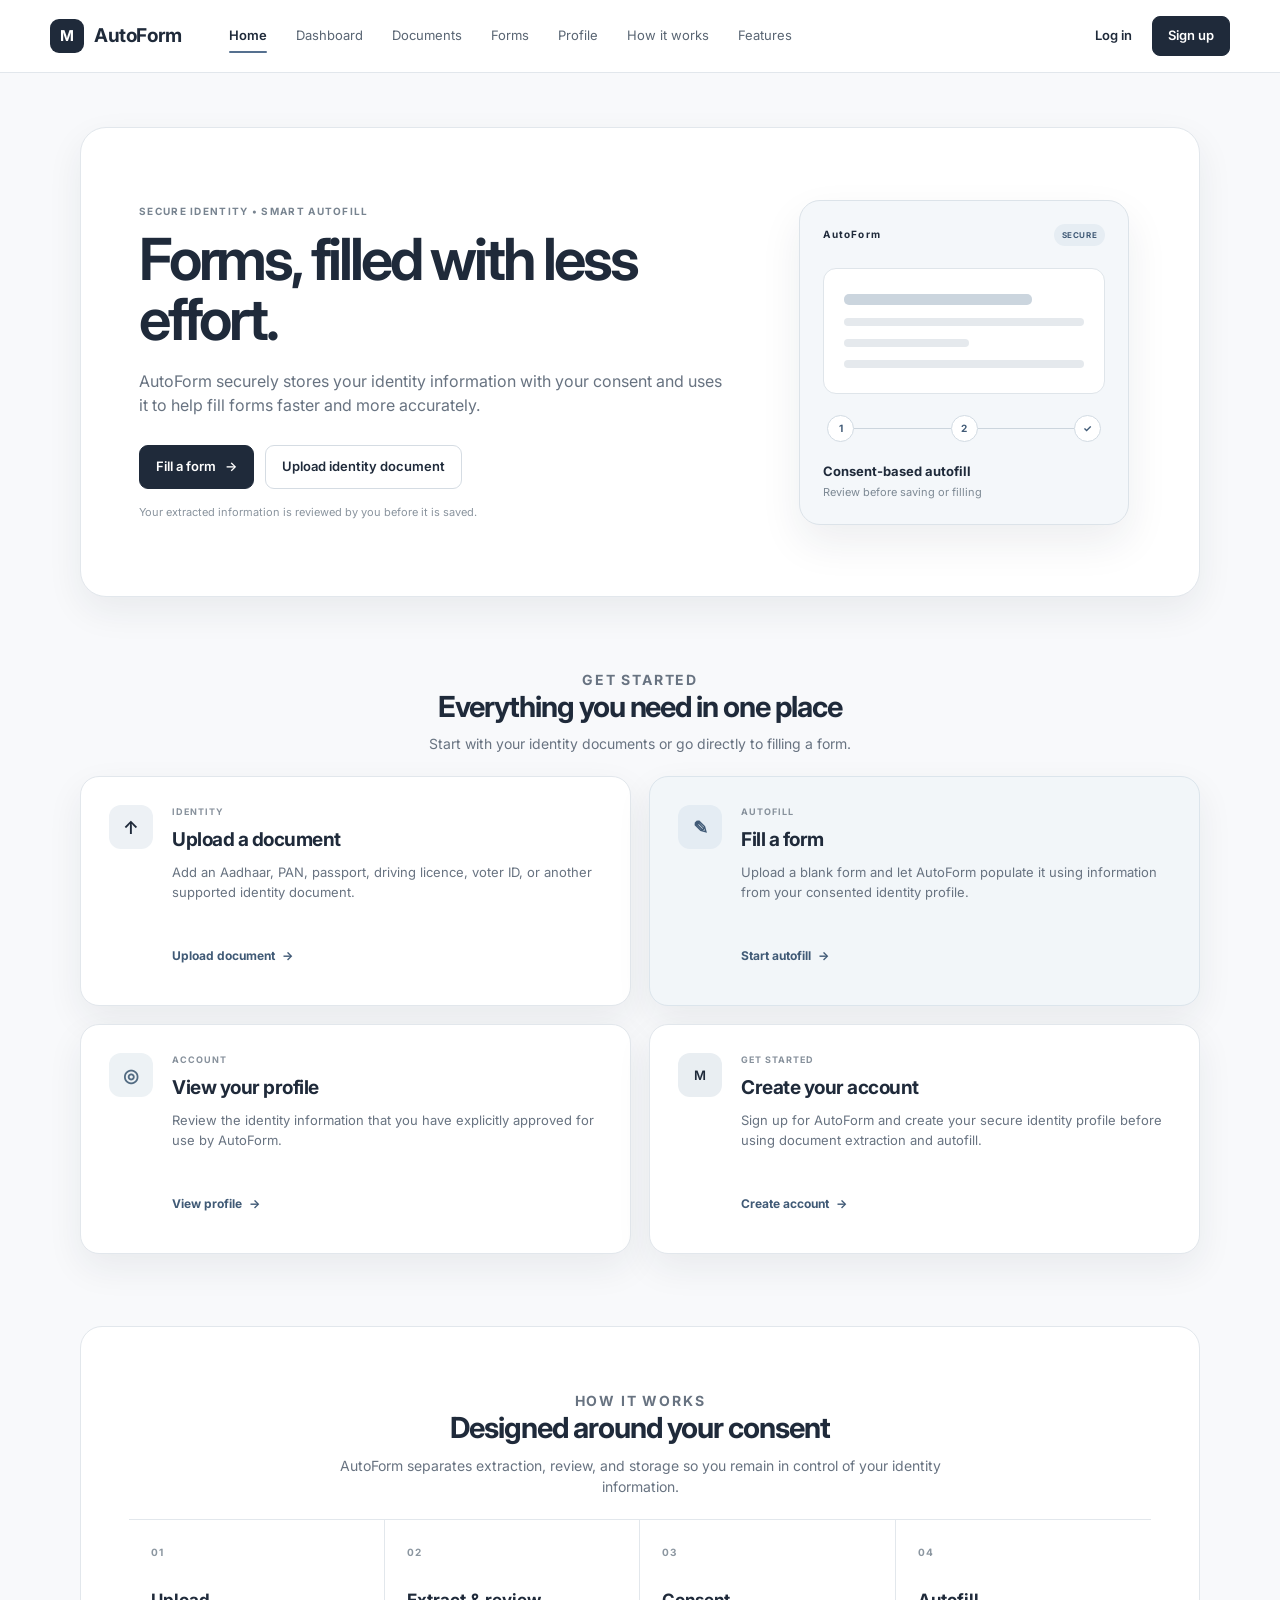
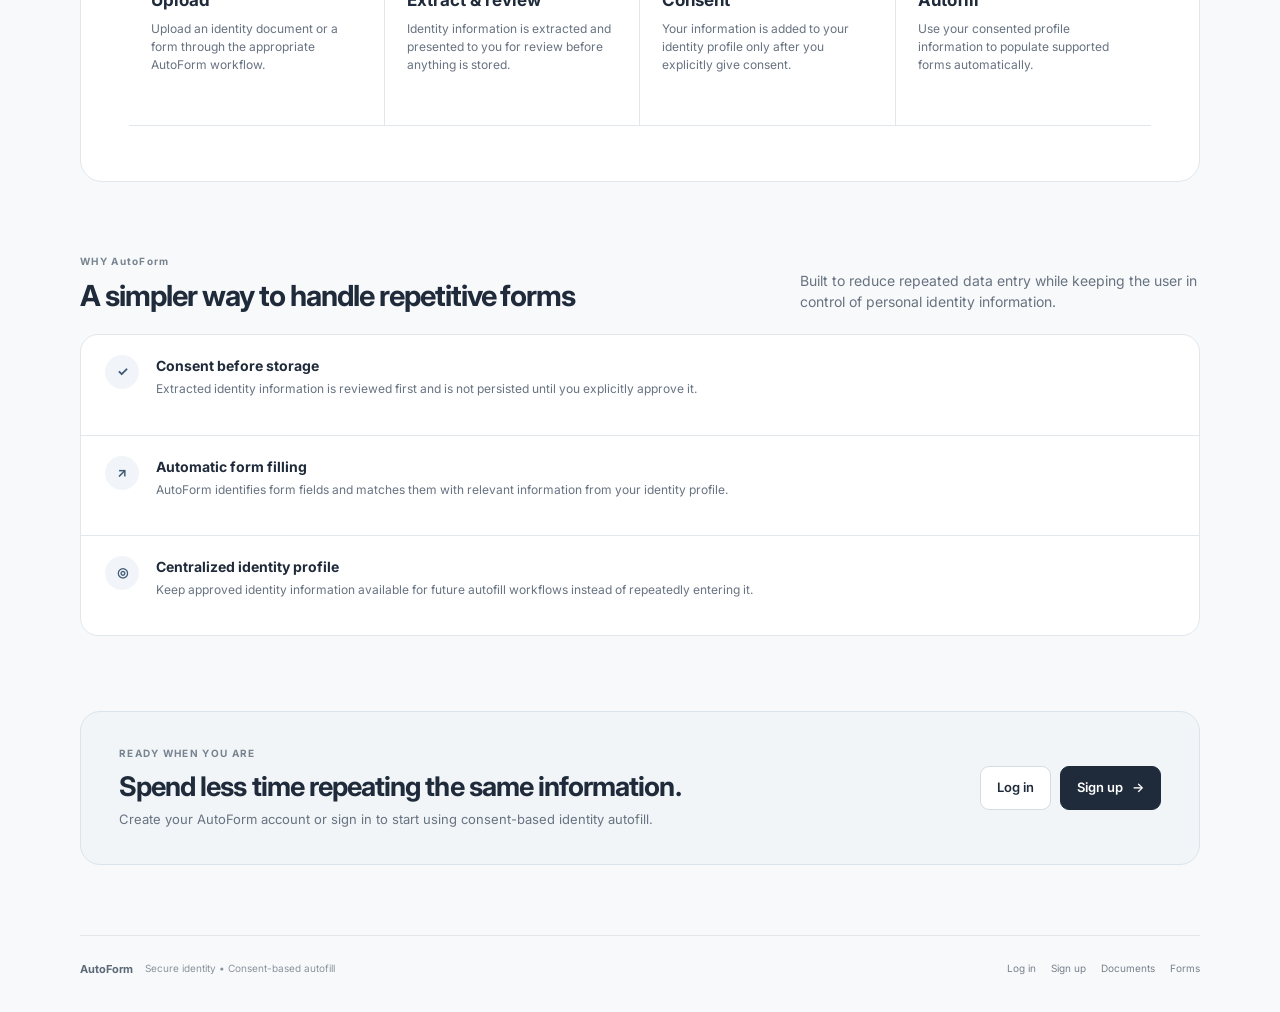
==== commit 78ca50d8: "Update Form Filling Features" ====
--- a/frontend/index.html
+++ b/frontend/index.html
@@ -4,7 +4,7 @@
   <meta charset="UTF-8">
   <meta name="viewport" content="width=device-width, initial-scale=1.0">
   <meta name="description" content="MedForm — secure, consent-based identity autofill for medical forms.">
-  <title>MedForm — Secure Medical Form Autofill</title>
+  <title>AutoForm — Secure Form Autofill</title>
 
   <link rel="preconnect" href="https://fonts.googleapis.com">
   <link rel="preconnect" href="https://fonts.gstatic.com" crossorigin>
@@ -19,7 +19,7 @@
 
       <a class="brand" href="index.html" aria-label="MedForm home">
         <span class="brand-mark">M</span>
-        <span>MedForm</span>
+        <span>AutoForm</span>
       </a>
 
       <nav class="nav" aria-label="Main navigation">
@@ -47,11 +47,11 @@
       <div class="hero-copy">
         <p class="eyebrow">SECURE IDENTITY • SMART AUTOFILL</p>
 
-        <h1>Medical forms, filled with less effort.</h1>
+        <h1>Forms, filled with less effort.</h1>
 
         <p class="hero-text">
-          MedForm securely stores your identity information with your consent
-          and uses it to help fill medical forms faster and more accurately.
+          AutoForm securely stores your identity information with your consent
+          and uses it to help fill forms faster and more accurately.
         </p>
 
         <div class="hero-actions">
@@ -60,7 +60,7 @@
             type="button"
             data-action="fill"
           >
-            Fill a medical form
+            Fill a form
             <span>→</span>
           </button>
 
@@ -81,7 +81,7 @@
       <div class="hero-visual" aria-hidden="true">
         <div class="visual-card">
           <div class="visual-card-top">
-            <span class="visual-label">MEDFORM</span>
+            <span class="visual-label">AutoForm</span>
             <span class="secure-badge">SECURE</span>
           </div>
 
@@ -115,7 +115,7 @@
         <h2 id="get-started-title">Everything you need in one place</h2>
         <p>
           Start with your identity documents or go directly to filling a
-          medical form.
+          form.
         </p>
       </div>
 
@@ -145,9 +145,9 @@
           <div class="action-icon form-icon">✎</div>
           <div>
             <span class="card-kicker">AUTOFILL</span>
-            <h3>Fill a medical form</h3>
-            <p>
-              Upload a blank medical form and let MedForm populate it using
+            <h3>Fill a form</h3>
+            <p>
+              Upload a blank form and let AutoForm populate it using
               information from your consented identity profile.
             </p>
 
@@ -168,7 +168,7 @@
             <h3>View your profile</h3>
             <p>
               Review the identity information that you have explicitly
-              approved for use by MedForm.
+              approved for use by AutoForm.
             </p>
 
             <button
@@ -187,7 +187,7 @@
             <span class="card-kicker">GET STARTED</span>
             <h3>Create your account</h3>
             <p>
-              Sign up for MedForm and create your secure identity profile
+              Sign up for AutoForm and create your secure identity profile
               before using document extraction and autofill.
             </p>
 
@@ -206,7 +206,7 @@
         <p class="eyebrow">HOW IT WORKS</p>
         <h2>Designed around your consent</h2>
         <p>
-          MedForm separates extraction, review, and storage so you remain
+          AutoForm separates extraction, review, and storage so you remain
           in control of your identity information.
         </p>
       </div>
@@ -216,8 +216,8 @@
           <span class="process-number">01</span>
           <h3>Upload</h3>
           <p>
-            Upload an identity document or a medical form through the
-            appropriate MedForm workflow.
+            Upload an identity document or a form through the
+            appropriate AutoForm workflow.
           </p>
         </article>
 
@@ -244,7 +244,7 @@
           <h3>Autofill</h3>
           <p>
             Use your consented profile information to populate supported
-            medical forms automatically.
+            forms automatically.
           </p>
         </article>
       </div>
@@ -254,7 +254,7 @@
     <section id="features" class="section features-section">
       <div class="section-heading">
         <div>
-          <p class="eyebrow">WHY MEDFORM</p>
+          <p class="eyebrow">WHY AutoForm</p>
           <h2>A simpler way to handle repetitive forms</h2>
         </div>
 
@@ -281,7 +281,7 @@
           <div>
             <strong>Automatic form filling</strong>
             <p>
-              MedForm identifies form fields and matches them with relevant
+              AutoForm identifies form fields and matches them with relevant
               information from your identity profile.
             </p>
           </div>
@@ -306,7 +306,7 @@
         <p class="eyebrow">READY WHEN YOU ARE</p>
         <h2>Spend less time repeating the same information.</h2>
         <p>
-          Create your MedForm account or sign in to start using
+          Create your AutoForm account or sign in to start using
           consent-based identity autofill.
         </p>
       </div>
@@ -324,7 +324,7 @@
 
   <footer>
     <div>
-      <strong>MedForm</strong>
+      <strong>AutoForm</strong>
       <span>Secure identity • Consent-based autofill</span>
     </div>
 
